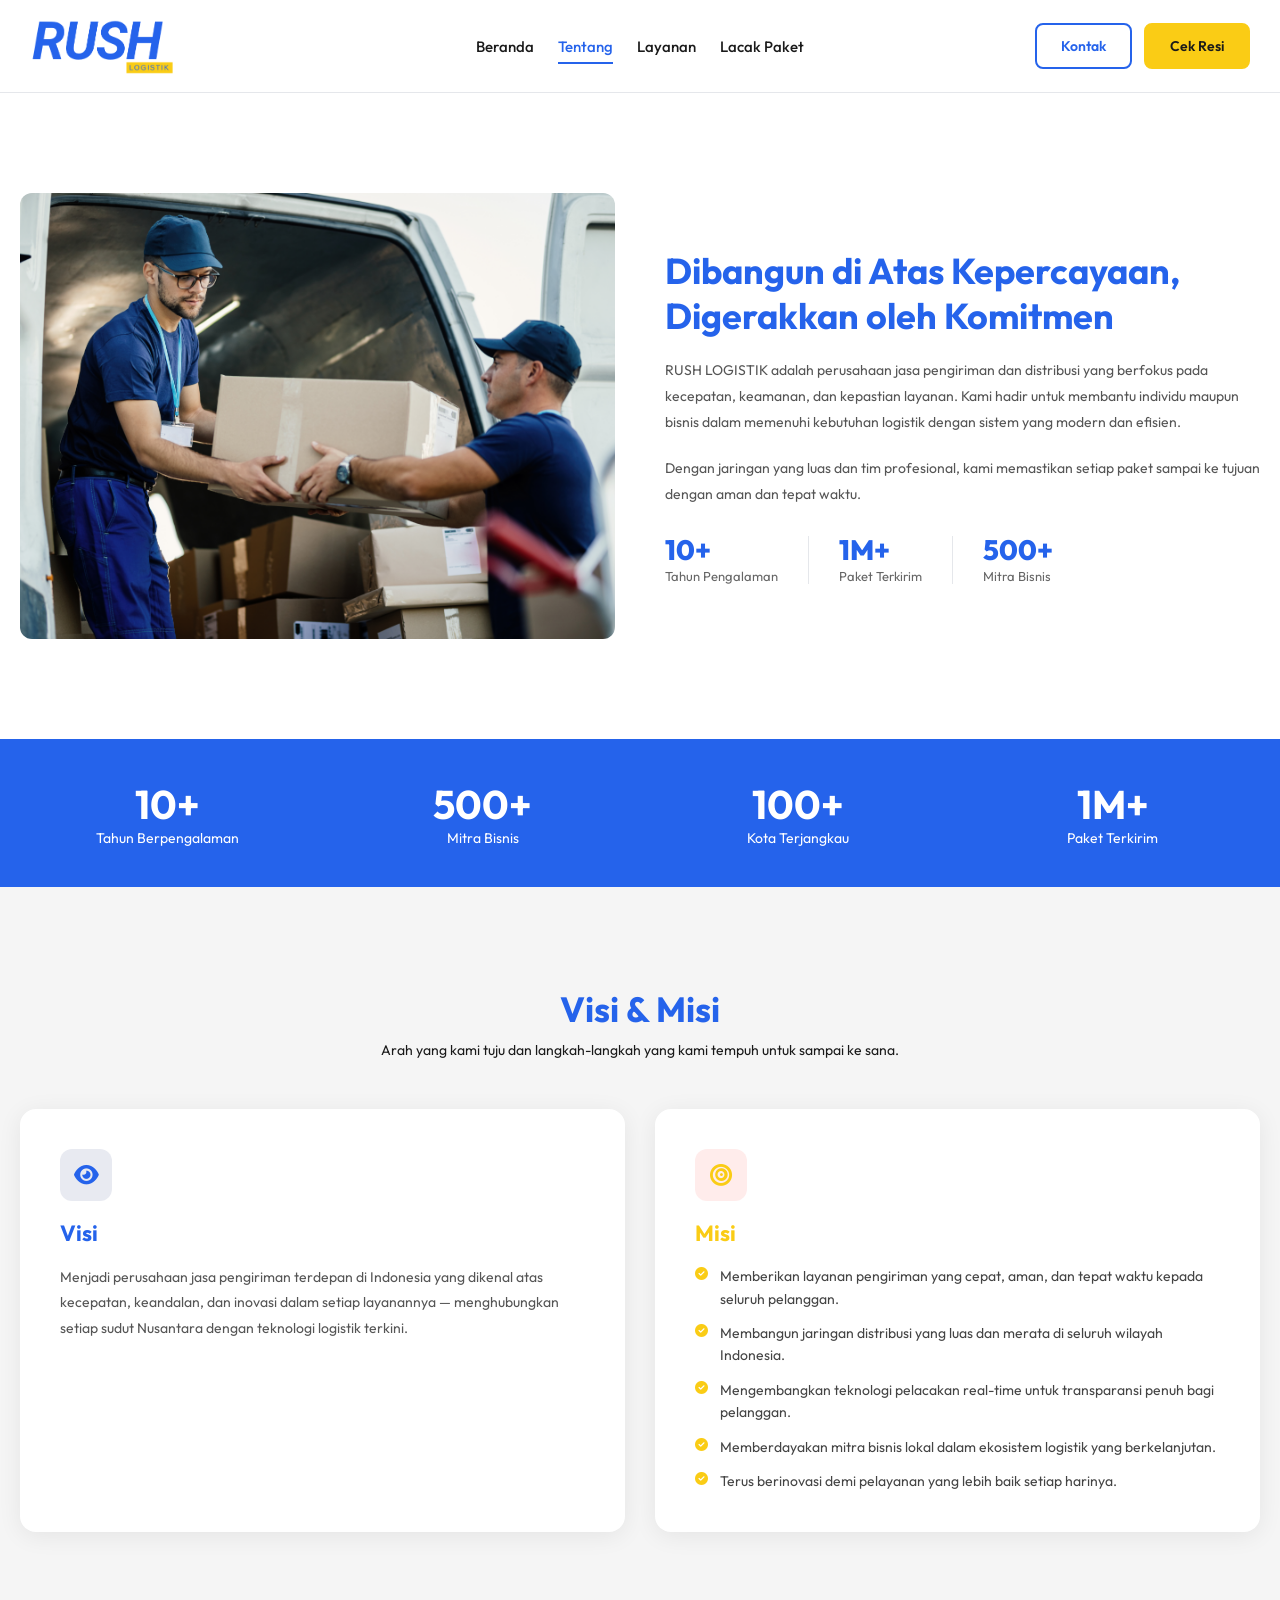
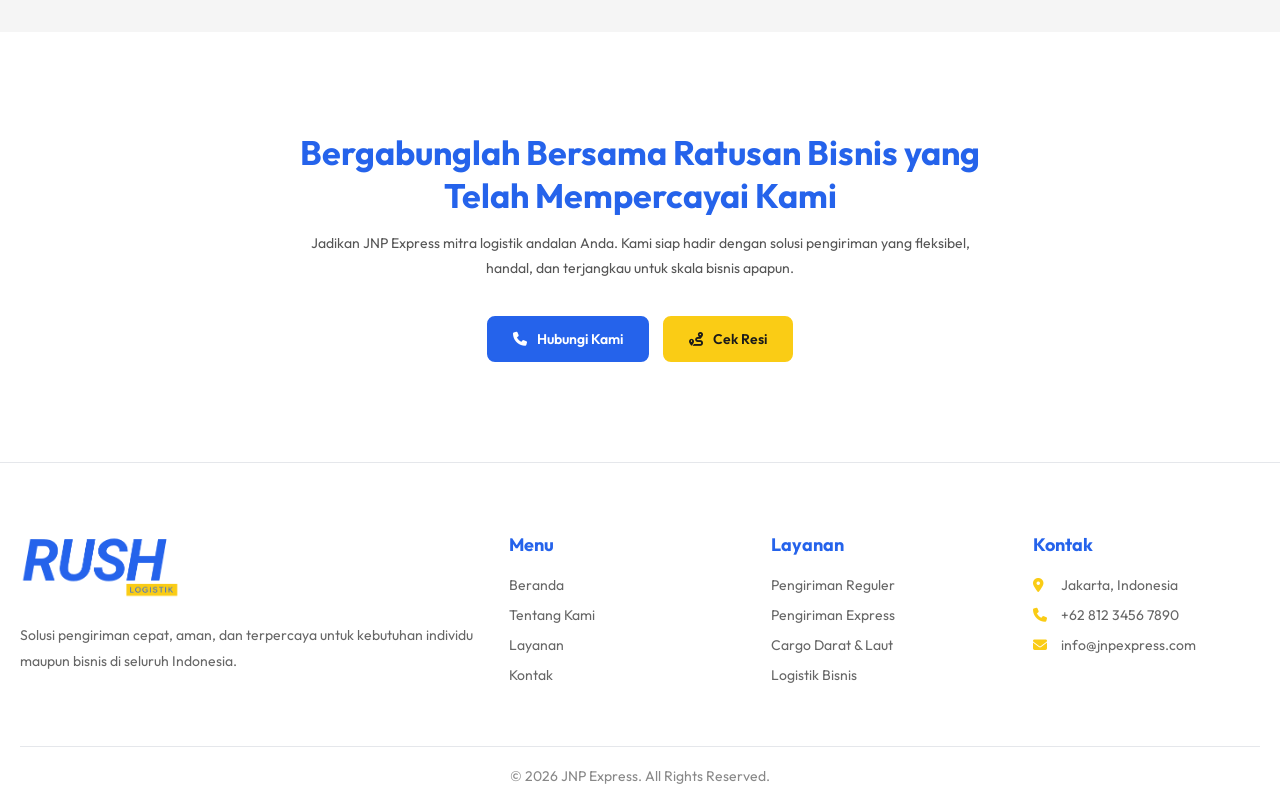
==== about.html @ 89da56f3 "initial commit" ====
<!DOCTYPE html>
<html lang="id">

<head>
    <meta charset="UTF-8">
    <meta name="viewport" content="width=device-width, initial-scale=1.0">
    <title>Tentang Kami — JNP Express</title>
    <!-- Base styles -->
    <link rel="stylesheet" href="css/style.css">
    <!-- About page specific styles -->
    <link rel="stylesheet" href="css/about.css">
    <!-- Fonts -->
    <link rel="preconnect" href="https://fonts.googleapis.com">
    <link rel="preconnect" href="https://fonts.gstatic.com" crossorigin>
    <link href="https://fonts.googleapis.com/css2?family=Outfit:wght@100..900&display=swap" rel="stylesheet">
    <!-- Icons -->
    <link rel="stylesheet" href="https://cdnjs.cloudflare.com/ajax/libs/font-awesome/6.7.2/css/all.min.css">
    <!-- AOS -->
    <link href="https://unpkg.com/aos@2.3.1/dist/aos.css" rel="stylesheet">
</head>

<body>

    <!-- ============ MOBILE NAV OVERLAY ============ -->
    <div class="mobile-nav" id="mobileNav">
        <div class="mobile-nav-panel">
            <button class="mobile-nav-close" id="mobileNavClose" aria-label="Tutup menu">
                <i class="fas fa-times"></i>
            </button>
            <nav class="mobile-nav-links">
                <a href="index.html">Beranda</a>
                <a href="about.html" class="active">Tentang</a>
                <a href="services.html">Layanan</a>
                <a href="tracking.html">Lacak Paket</a>

            </nav>
            <div class="mobile-nav-buttons">
                <a href="#kontak" class="btn-primary-trans">Kontak</a>
                <a href="tracking.html" class="btn-secondary">Cek Resi</a>
            </div>
        </div>
    </div>

    <!-- ============ HEADER ============ -->
    <header class="header">
        <div class="header-inner">
            <div class="logo">
                <a href="#">
                    <img src="images/logo.png" alt="JNP Express Logo">
                </a>
            </div>

            <nav class="nav-link">
                <a href="index.html">Beranda</a>
                <a href="about.html" class="active">Tentang</a>
                <a href="services.html">Layanan</a>
                <a href="tracking.html">Lacak Paket</a>

            </nav>

            <div class="buttons">
                <a href="#kontak" class="btn-primary-trans">Kontak</a>
                <a href="tracking.html" class="btn-secondary">Cek Resi</a>
            </div>

            <!-- Hamburger button -->
            <button class="mobile-toggle" id="mobileToggle" aria-label="Buka menu">
                <i class="fas fa-bars"></i>
            </button>
        </div>
    </header>

    <!-- ============ PAGE HERO ============
    <section class="page-hero">
        <div class="page-hero-content" data-aos="fade-up" data-aos-duration="800">
            <div class="breadcrumb">
                <a href="index.html">Beranda</a>
                <i class="fas fa-chevron-right"></i>
                <span>Tentang Kami</span>
            </div>
            <h1>Kami Hadir untuk Menghubungkan Indonesia</h1>
            <p>Lebih dari satu dekade kami melayani jutaan pengiriman dengan dedikasi penuh — dari Sabang sampai
                Merauke.</p>
        </div>
    </section> -->

    <!-- ============ INTRO / STORY ============ -->
    <section class="wrapper-white">
        <div class="about-intro" data-aos="fade-up">
            <div class="left">
                <img src="images/paket-diantar.jpg" alt="Tim JNP Express" class="img-main">
            </div>
            <div class="right">
                <h2>Dibangun di Atas Kepercayaan, Digerakkan oleh Komitmen</h2>
                <p>
                    RUSH LOGISTIK adalah perusahaan jasa pengiriman dan distribusi yang berfokus pada kecepatan,
                    keamanan, dan kepastian layanan. Kami hadir untuk membantu individu maupun bisnis dalam memenuhi
                    kebutuhan logistik dengan sistem yang modern dan efisien.
                </p>
                <p>
                    Dengan jaringan yang luas dan tim profesional, kami memastikan setiap paket sampai ke tujuan dengan
                    aman dan tepat waktu.
                <div class="highlight-row">
                    <div class="highlight-item">
                        <span class="num">10+</span>
                        <span class="desc">Tahun Pengalaman</span>
                    </div>
                    <div class="divider"></div>
                    <div class="highlight-item">
                        <span class="num">1M+</span>
                        <span class="desc">Paket Terkirim</span>
                    </div>
                    <div class="divider"></div>
                    <div class="highlight-item">
                        <span class="num">500+</span>
                        <span class="desc">Mitra Bisnis</span>
                    </div>
                </div>
            </div>
        </div>
    </section>

    <!-- ============ STATS ============ -->
    <section class="wrapper-blue">
        <div class="stats-section" data-aos="fade-up">
            <div class="stat-item">
                <h2>10+</h2>
                <p>Tahun Berpengalaman</p>
            </div>
            <div class="stat-item">
                <h2>500+</h2>
                <p>Mitra Bisnis</p>
            </div>
            <div class="stat-item">
                <h2>100+</h2>
                <p>Kota Terjangkau</p>
            </div>
            <div class="stat-item">
                <h2>1M+</h2>
                <p>Paket Terkirim</p>
            </div>
        </div>
    </section>

    <!-- ============ VISI & MISI ============ -->
    <section class="wrapper-gray">
        <div class="visi-misi-section" data-aos="fade-up">
            <div class="section-title">
                <h2>Visi &amp; Misi</h2>
                <p>Arah yang kami tuju dan langkah-langkah yang kami tempuh untuk sampai ke sana.</p>
            </div>
            <div class="visi-misi-grid">
                <!-- VISI -->
                <div class="visi-misi-card">
                    <div class="card-icon">
                        <i class="fas fa-eye"></i>
                    </div>
                    <h3>Visi</h3>
                    <p>
                        Menjadi perusahaan jasa pengiriman terdepan di Indonesia yang dikenal atas
                        kecepatan, keandalan, dan inovasi dalam setiap layanannya — menghubungkan
                        setiap sudut Nusantara dengan teknologi logistik terkini.
                    </p>
                </div>
                <!-- MISI -->
                <div class="visi-misi-card accent">
                    <div class="card-icon">
                        <i class="fas fa-bullseye"></i>
                    </div>
                    <h3>Misi</h3>
                    <ul>
                        <li>
                            <i class="fas fa-check-circle"></i>
                            Memberikan layanan pengiriman yang cepat, aman, dan tepat waktu kepada seluruh pelanggan.
                        </li>
                        <li>
                            <i class="fas fa-check-circle"></i>
                            Membangun jaringan distribusi yang luas dan merata di seluruh wilayah Indonesia.
                        </li>
                        <li>
                            <i class="fas fa-check-circle"></i>
                            Mengembangkan teknologi pelacakan real-time untuk transparansi penuh bagi pelanggan.
                        </li>
                        <li>
                            <i class="fas fa-check-circle"></i>
                            Memberdayakan mitra bisnis lokal dalam ekosistem logistik yang berkelanjutan.
                        </li>
                        <li>
                            <i class="fas fa-check-circle"></i>
                            Terus berinovasi demi pelayanan yang lebih baik setiap harinya.
                        </li>
                    </ul>
                </div>
            </div>
        </div>
    </section>

    <!-- ============ MILESTONES ============ -->
    <!-- <section class="wrapper-white">
        <div class="milestones-section" data-aos="fade-up">
            <div class="section-title">
                <h2>Perjalanan Kami</h2>
                <p>Pencapaian yang menjadi tonggak perjalanan JNP Express dari awal hingga hari ini.</p>
            </div>
            <div class="timeline">

                <div class="timeline-item">
                    <div class="timeline-content">
                        <span class="year-tag">2014</span>
                        <h4>JNP Express Didirikan</h4>
                        <p>Dimulai dengan 5 armada kendaraan dan satu kantor di Jakarta, kami memulai misi menghubungkan
                            Indonesia.</p>
                    </div>
                    <div class="timeline-dot">
                        <div class="dot">14</div>
                    </div>
                    <div class="timeline-empty"></div>
                </div>

                <div class="timeline-item">
                    <div class="timeline-empty"></div>
                    <div class="timeline-dot">
                        <div class="dot">16</div>
                    </div>
                    <div class="timeline-content">
                        <span class="year-tag">2016</span>
                        <h4>Ekspansi ke 20 Kota</h4>
                        <p>Membuka cabang di Jawa, Sumatera, dan Bali. Armada berkembang menjadi 50 kendaraan
                            operasional.</p>
                    </div>
                </div>

                <div class="timeline-item">
                    <div class="timeline-content">
                        <span class="year-tag">2018</span>
                        <h4>Sistem Tracking Real-Time</h4>
                        <p>Meluncurkan platform pelacakan digital pertama, memberikan transparansi penuh kepada
                            pelanggan.</p>
                    </div>
                    <div class="timeline-dot">
                        <div class="dot">18</div>
                    </div>
                    <div class="timeline-empty"></div>
                </div>

                <div class="timeline-item">
                    <div class="timeline-empty"></div>
                    <div class="timeline-dot">
                        <div class="dot">20</div>
                    </div>
                    <div class="timeline-content">
                        <span class="year-tag">2020</span>
                        <h4>100.000 Paket Terkirim</h4>
                        <p>Merayakan tonggak 100.000 paket berhasil dikirim. Layanan cargo laut resmi diluncurkan.</p>
                    </div>
                </div>

                <div class="timeline-item">
                    <div class="timeline-content">
                        <span class="year-tag">2022</span>
                        <h4>Ekspansi ke Seluruh Indonesia</h4>
                        <p>Menjangkau lebih dari 100 kota termasuk wilayah timur Indonesia — Papua, Maluku, dan Nusa
                            Tenggara.</p>
                    </div>
                    <div class="timeline-dot">
                        <div class="dot">22</div>
                    </div>
                    <div class="timeline-empty"></div>
                </div>

                <div class="timeline-item">
                    <div class="timeline-empty"></div>
                    <div class="timeline-dot">
                        <div class="dot">24</div>
                    </div>
                    <div class="timeline-content">
                        <span class="year-tag">2024</span>
                        <h4>1 Juta Paket &amp; 500+ Mitra</h4>
                        <p>Merayakan satu juta paket terkirim dan menggandeng lebih dari 500 mitra bisnis aktif di
                            seluruh Indonesia.</p>
                    </div>
                </div>

            </div>
        </div>
    </section> -->

    <!-- ============ CTA ============ -->
    <section class="wrapper-white">
        <div class="about-cta-section" data-aos="fade-up">
            <div class="text">
                <h2>Bergabunglah Bersama Ratusan Bisnis yang Telah Mempercayai Kami</h2>
                <p>Jadikan JNP Express mitra logistik andalan Anda. Kami siap hadir dengan solusi pengiriman
                    yang fleksibel, handal, dan terjangkau untuk skala bisnis apapun.</p>
            </div>
            <div class="buttons">
                <a href="#" class="btn-primary">
                    <i class="fas fa-phone" style="margin-right:10px;"></i> Hubungi Kami
                </a>
                <a href="#" class="btn-secondary">
                    <i class="fas fa-route" style="margin-right:10px;"></i> Cek Resi
                </a>
            </div>
        </div>
    </section>

    <!-- ============ FOOTER ============ -->
    <footer class="footer" id="kontak">
        <div class="footer-content">
            <div class="footer-col">
                <img src="images/logo.png" alt="JNP Express" class="footer-logo">
                <p>Solusi pengiriman cepat, aman, dan terpercaya untuk kebutuhan individu maupun bisnis di seluruh
                    Indonesia.</p>
            </div>

            <div class="footer-col">
                <h4>Menu</h4>
                <ul>
                    <li><a href="index.html">Beranda</a></li>
                    <li><a href="about.html">Tentang Kami</a></li>
                    <li><a href="#">Layanan</a></li>
                    <li><a href="#">Kontak</a></li>
                </ul>
            </div>

            <div class="footer-col">
                <h4>Layanan</h4>
                <ul>
                    <li><a href="#">Pengiriman Reguler</a></li>
                    <li><a href="#">Pengiriman Express</a></li>
                    <li><a href="#">Cargo Darat &amp; Laut</a></li>
                    <li><a href="#">Logistik Bisnis</a></li>
                </ul>
            </div>

            <div class="footer-col">
                <h4>Kontak</h4>
                <ul>
                    <li>
                        <i class="fas fa-location-dot"></i>
                        Jakarta, Indonesia
                    </li>
                    <li>
                        <i class="fas fa-phone"></i>
                        +62 812 3456 7890
                    </li>
                    <li>
                        <i class="fas fa-envelope"></i>
                        info@jnpexpress.com
                    </li>
                </ul>
            </div>
        </div>

        <div class="footer-bottom">
            <p>© 2026 JNP Express. All Rights Reserved.</p>
        </div>
    </footer>

    <!-- ============ SCRIPTS ============ -->
    <script src="https://unpkg.com/aos@2.3.1/dist/aos.js"></script>
    <script>
        // AOS Init
        AOS.init({
            duration: 900,
            once: true,
            offset: 60
        });

        // Mobile Nav
        const mobileToggle = document.getElementById('mobileToggle');
        const mobileNav = document.getElementById('mobileNav');
        const mobileNavClose = document.getElementById('mobileNavClose');

        function openNav() {
            mobileNav.style.display = 'block';
            document.body.style.overflow = 'hidden';
            requestAnimationFrame(() => {
                mobileNav.classList.add('open');
            });
        }

        function closeNav() {
            mobileNav.classList.remove('open');
            document.body.style.overflow = '';
            mobileNav.addEventListener('transitionend', () => {
                if (!mobileNav.classList.contains('open')) {
                    mobileNav.style.display = 'none';
                }
            }, { once: true });
        }

        mobileToggle.addEventListener('click', openNav);
        mobileNavClose.addEventListener('click', closeNav);

        mobileNav.addEventListener('click', (e) => {
            if (e.target === mobileNav) closeNav();
        });

        document.querySelectorAll('.mobile-nav-links a').forEach(link => {
            link.addEventListener('click', closeNav);
        });
    </script>

</body>

</html>
---- css/style.css ----
/* =============================================
   HOME CSS
   ============================================= */
html {
    scroll-behavior: smooth;
}

:root {
    --primary: #2563EB;
    --secondary: #FACC15;
    --dark: #1A1A1A;
    --light: #FFFFFF;
    --gray: #F5F5F5;
    --border: #E5E7EB;
}

* {
    margin: 0;
    padding: 0;
    box-sizing: border-box;
}

body {
    font-family: "Outfit", sans-serif;
    color: var(--dark);
    background: var(--light);
}

/* =============================================
   HEADER
   ============================================= */

.header {
    width: 100%;
    background: var(--light);
    z-index: 999;
    border-bottom: 1px solid var(--border);
    transition: all 0.3s ease;
    position: sticky;
    top: 0;
}

.header-inner {
    max-width: 1300px;
    margin: 0 auto;
    padding: 18px 24px;
    display: flex;
    align-items: center;
    justify-content: space-between;
    position: relative;
}

.logo img {
    height: 60px;
    width: auto;
    display: block;
}

.nav-link {
    position: absolute;
    left: 50%;
    transform: translateX(-50%);
    display: flex;
    align-items: center;
    gap: 35px;
}

.nav-link a {
    text-decoration: none;
    color: var(--dark);
    font-size: 15px;
    font-weight: 500;
    transition: all 0.3s ease;
    position: relative;
    white-space: nowrap;
}

.nav-link a::after {
    content: "";
    position: absolute;
    left: 0;
    bottom: -8px;
    width: 0;
    height: 2px;
    background: var(--primary);
    transition: 0.3s;
}

.nav-link a:hover,
.nav-link a.active {
    color: var(--primary);
}

.nav-link a:hover::after,
.nav-link a.active::after {
    width: 100%;
}

.buttons {
    display: flex;
    align-items: center;
    gap: 12px;
    flex-shrink: 0;
}

/* =============================================
   BUTTONS
   ============================================= */

.btn-primary {
    display: inline-flex;
    align-items: center;
    justify-content: center;
    padding: 12px 24px;
    background: var(--primary);
    border: 2px solid var(--primary);
    border-radius: 8px;
    text-decoration: none;
    color: var(--light);
    font-size: 14px;
    font-weight: 600;
    transition: all 0.3s ease;
    cursor: pointer;
    white-space: nowrap;
}

.btn-primary:hover {
    background: transparent;
    color: var(--primary);
}

.btn-primary-trans {
    display: inline-flex;
    align-items: center;
    justify-content: center;
    padding: 12px 24px;
    border: 2px solid var(--primary);
    border-radius: 8px;
    text-decoration: none;
    color: var(--primary);
    font-size: 14px;
    font-weight: 600;
    transition: all 0.3s ease;
    white-space: nowrap;
}

.btn-primary-trans:hover {
    background: var(--primary);
    color: var(--light);
}

.btn-secondary {
    display: inline-flex;
    align-items: center;
    justify-content: center;
    padding: 12px 24px;
    background: var(--secondary);
    border: 2px solid var(--secondary);
    border-radius: 8px;
    text-decoration: none;
    color: var(--dark);
    font-size: 14px;
    font-weight: 600;
    transition: all 0.3s ease;
    white-space: nowrap;
}

.btn-secondary:hover {
    color: var(--secondary);
    background: transparent;
    border-color: var(--secondary);
}

.btn-white {
    display: inline-flex;
    align-items: center;
    justify-content: center;
    padding: 12px 24px;
    background: transparent;
    border: 2px solid var(--light);
    border-radius: 8px;
    text-decoration: none;
    color: var(--light);
    font-size: 14px;
    font-weight: 600;
    transition: all 0.3s ease;
}

.btn-white:hover {
    color: var(--dark);
    background: var(--light);
}

/* =============================================
   MOBILE TOGGLE
   ============================================= */

.mobile-toggle {
    display: none;
    cursor: pointer;
    font-size: 28px;
    color: var(--primary);
    background: none;
    border: none;
    padding: 4px;
    z-index: 1001;
}

/* Mobile Nav Overlay */
.mobile-nav {
    display: none;
    position: fixed;
    top: 0;
    left: 0;
    width: 100%;
    height: 100%;
    background: rgba(0, 0, 0, 0.5);
    z-index: 1000;
    opacity: 0;
    transition: opacity 0.3s ease;
}

.mobile-nav.open {
    opacity: 1;
}

.mobile-nav-panel {
    position: absolute;
    top: 0;
    right: 0;
    width: 280px;
    height: 100%;
    background: var(--light);
    padding: 30px 24px;
    display: flex;
    flex-direction: column;
    gap: 0;
    transform: translateX(100%);
    transition: transform 0.3s ease;
    overflow-y: auto;
}

.mobile-nav.open .mobile-nav-panel {
    transform: translateX(0);
}

.mobile-nav-close {
    align-self: flex-end;
    background: none;
    border: none;
    font-size: 26px;
    color: var(--primary);
    cursor: pointer;
    margin-bottom: 30px;
}

.mobile-nav-links {
    display: flex;
    flex-direction: column;
    gap: 0;
    border-top: 1px solid var(--border);
}

.mobile-nav-links a {
    text-decoration: none;
    color: var(--dark);
    font-size: 16px;
    font-weight: 500;
    padding: 16px 0;
    border-bottom: 1px solid var(--border);
    transition: color 0.3s ease;
}

.mobile-nav-links a:hover,
.mobile-nav-links a.active {
    color: var(--primary);
}

.mobile-nav-buttons {
    display: flex;
    flex-direction: column;
    gap: 12px;
    margin-top: 30px;
}

.mobile-nav-buttons .btn-primary-trans,
.mobile-nav-buttons .btn-secondary {
    width: 100%;
    justify-content: center;
}

/* =============================================
   WRAPPERS
   ============================================= */

.wrapper-image {
    width: 100%;
    display: flex;
    justify-content: center;
    align-items: center;
    padding: 200px 20px;
    background-image:
        linear-gradient(rgba(0, 0, 0, 0.6), rgba(0, 0, 0, 0.6)),
        url('../images/hero-bg.jpg');
    background-size: cover;
    background-position: center;
    background-repeat: no-repeat;
}

.wrapper-white {
    background-color: var(--light);
    width: 100%;
    display: flex;
    justify-content: center;
    padding: 100px 20px;
}

.wrapper-gray {
    background-color: var(--gray);
    width: 100%;
    display: flex;
    justify-content: center;
    padding: 100px 20px;
}

.wrapper-blue {
    background-color: var(--primary);
    width: 100%;
    display: flex;
    justify-content: center;
    padding: 20px;
}

.wrapper-blue-1 {
    background-color: var(--primary);
    width: 100%;
    display: flex;
    justify-content: center;
    padding: 100px 20px;
}

/* =============================================
   HERO SECTION
   ============================================= */

.hero-section {
    display: flex;
    flex-direction: column;
    justify-content: center;
    align-items: center;
    width: 100%;
    max-width: 700px;
    gap: 30px;
    color: var(--light);
    text-align: center;
}

.hero-section h1 {
    font-size: 40px;
    text-align: center;
    line-height: 1.2;
}

.hero-section p {
    font-size: 14px;
    width: 500px;
    max-width: 100%;
}

/* =============================================
   STATS SECTION
   ============================================= */

.stats-section {
    width: 100%;
    display: grid;
    grid-template-columns: repeat(4, 1fr);
    gap: 30px;
    max-width: 1300px;
}

.stat-item {
    padding: 20px;
    border-radius: 8px;
    text-align: center;
    color: var(--light);
}

.stat-item h2 {
    font-size: 40px;
}

.stat-item p {
    font-size: 14px;
}

/* =============================================
   SECTION TITLE
   ============================================= */

.section-title {
    display: flex;
    flex-direction: column;
    justify-content: center;
    align-items: center;
    gap: 10px;
    text-align: center;
}

.section-title h2 {
    font-size: 35px;
    color: var(--primary);
}

.section-title p {
    font-size: 14px;
    color: var(--dark);
}

/* =============================================
   SERVICES SECTION
   ============================================= */

.services-section {
    display: flex;
    flex-direction: column;
    justify-content: center;
    align-items: center;
    width: 100%;
    max-width: 1300px;
    gap: 50px;
}

.services-section .item-grid {
    width: 100%;
    display: grid;
    grid-template-columns: repeat(2, 1fr);
    gap: 25px;
}

.services-section .item-grid .item {
    display: flex;
    flex-direction: row;
    gap: 30px;
    justify-content: start;
    align-items: center;
    background-color: #FFF;
    padding: 30px;
    box-shadow: 0 5px 20px rgba(0, 0, 0, 0.1);
    position: relative;
    overflow: hidden;
    border-radius: 8px;
    transition: transform 0.3s ease, box-shadow 0.3s ease;
}

.services-section .item-grid .item:hover {
    transform: translateY(-4px);
    box-shadow: 0 10px 30px rgba(0, 0, 0, 0.15);
}

.services-section .item-grid .service-icon {
    font-size: 36px;
    color: var(--primary);
    flex-shrink: 0;
    width: 70px;
    height: 70px;
    display: flex;
    align-items: center;
    justify-content: center;
    background-color: rgba(37, 99, 235, 0.08);
    border-radius: 12px;
}

.services-section .item-grid h3 {
    font-size: 18px;
    color: var(--primary);
    text-align: left;
    font-weight: 700;
    margin: 0;
}

.services-section .item-grid p {
    color: #555;
    font-size: 14px;
    text-align: left;
    margin-top: 6px;
    line-height: 1.6;
}

/* =============================================
   WHY SECTION
   ============================================= */

.why-section {
    display: flex;
    flex-direction: row;
    justify-content: center;
    align-items: center;
    width: 100%;
    max-width: 1300px;
    gap: 60px;
}

.why-section .left {
    flex: 1;
}

.why-section .left img {
    width: 100%;
    height: auto;
    object-fit: cover;
    border-radius: 12px;
}

.why-section .right {
    flex: 1;
    display: flex;
    flex-direction: column;
    justify-content: center;
    align-items: start;
    gap: 20px;
}

.why-section .right h2 {
    font-size: 35px;
    color: var(--primary);
    line-height: 1.2;
}

.why-section .right p {
    font-size: 14px;
    line-height: 1.7;
    color: #555;
    max-width: 420px;
}

.why-list {
    display: flex;
    flex-direction: column;
    gap: 20px;
    width: 100%;
}

.why-item {
    display: flex;
    align-items: center;
    gap: 15px;
    font-size: 15px;
    font-weight: 500;
}

.why-item i {
    width: 36px;
    height: 36px;
    background: var(--secondary);
    color: #fff;
    border-radius: 50%;
    display: flex;
    align-items: center;
    justify-content: center;
    flex-shrink: 0;
    font-size: 14px;
}

/* =============================================
   CTA SECTION
   ============================================= */

.cta-section {
    display: flex;
    flex-direction: column;
    justify-content: center;
    align-items: center;
    width: 100%;
    max-width: 700px;
    gap: 40px;
    text-align: center;
}

.cta-section .text {
    display: flex;
    flex-direction: column;
    gap: 16px;
    justify-content: center;
    align-items: center;
    text-align: center;
}

.cta-section .text h1 {
    font-size: 35px;
    color: var(--primary);
    line-height: 1.2;
}

.cta-section .text p {
    font-size: 14px;
    line-height: 1.7;
    color: #555;
}

.cta-section .buttons {
    flex-wrap: wrap;
    justify-content: center;
}

/* =============================================
   FOOTER
   ============================================= */

.footer {
    background: var(--light);
    color: var(--dark);
    padding: 70px 20px 20px;
    border-top: 1px solid var(--border);
}

.footer-content {
    max-width: 1300px;
    margin: 0 auto;
    display: grid;
    grid-template-columns: 2fr 1fr 1fr 1fr;
    gap: 50px;
}

.footer-logo {
    width: 160px;
    height: auto;
    margin-bottom: 20px;
}

.footer-col p {
    font-size: 14px;
    line-height: 1.8;
    color: #666;
}

.footer-col h4 {
    margin-bottom: 20px;
    font-size: 18px;
    color: var(--primary);
}

.footer-col ul {
    list-style: none;
}

.footer-col ul li {
    margin-bottom: 12px;
    font-size: 14px;
    color: #666;
    display: flex;
    align-items: flex-start;
    gap: 8px;
}

.footer-col ul li a {
    color: #666;
    text-decoration: none;
    transition: .3s;
}

.footer-col ul li a:hover {
    color: var(--primary);
}

.footer-col ul li i {
    width: 20px;
    color: var(--secondary);
    flex-shrink: 0;
    margin-top: 2px;
}

.footer-bottom {
    max-width: 1300px;
    margin: 50px auto 0;
    padding-top: 20px;
    border-top: 1px solid var(--border);
    text-align: center;
}

.footer-bottom p {
    font-size: 14px;
    color: #888;
}

/* =============================================
   ABOUT SECTION
   ============================================= */

.about-section {
    display: flex;
    flex-direction: row;
    justify-content: center;
    align-items: center;
    width: 100%;
    max-width: 1300px;
    gap: 50px;
    color: var(--dark);
    text-align: center;
}

/* =============================================
   RESPONSIVE BREAKPOINTS
   ============================================= */

/* ---- LARGE DESKTOP: max 1300px ---- */
@media (max-width: 1300px) {
    .header-inner {
        padding: 16px 30px;
    }

    .nav-link {
        gap: 24px;
    }

    .stats-section {
        gap: 20px;
    }

    .footer-content {
        gap: 35px;
    }
}

/* ---- TABLET LANDSCAPE: max 1100px ---- */
@media (max-width: 1100px) {
    .nav-link {
        gap: 18px;
    }

    .nav-link a {
        font-size: 14px;
    }

    .buttons .btn-primary-trans,
    .buttons .btn-secondary {
        padding: 10px 16px;
        font-size: 13px;
    }

    .why-section {
        gap: 40px;
    }

    .footer-content {
        grid-template-columns: 1fr 1fr;
        gap: 40px;
    }
}

/* ---- TABLET PORTRAIT: max 900px ---- */
@media (max-width: 900px) {

    /* Header: hide desktop nav, show hamburger */
    .nav-link {
        display: none;
    }

    .header .buttons {
        display: none;
    }

    .mobile-toggle {
        display: block;
    }

    /* Hero */
    .wrapper-image {
        padding: 140px 24px;
    }

    .hero-section h1 {
        font-size: 32px;
    }

    .hero-section p {
        width: 100%;
        font-size: 14px;
    }

    /* Stats: 2 columns */
    .stats-section {
        grid-template-columns: repeat(2, 1fr);
        gap: 20px;
        padding: 10px 0;
    }

    .wrapper-blue {
        padding: 30px 24px;
    }

    /* Services: 1 column */
    .services-section .item-grid {
        grid-template-columns: 1fr;
    }

    /* Why */
    .why-section {
        flex-direction: column;
        gap: 40px;
    }

    .why-section .left {
        width: 100%;
    }

    .why-section .right {
        width: 100%;
    }

    .why-section .right h2 {
        font-size: 28px;
    }

    .why-section .right p {
        max-width: 100%;
    }

    /* Wrapper padding */
    .wrapper-white,
    .wrapper-gray {
        padding: 70px 24px;
    }

    /* CTA */
    .cta-section .text h1 {
        font-size: 28px;
    }

    /* Footer */
    .footer-content {
        grid-template-columns: 1fr 1fr;
        gap: 36px;
    }

    .footer {
        padding: 50px 24px 20px;
    }

    /* Section titles */
    .section-title h2 {
        font-size: 28px;
    }
}

/* ---- MOBILE LARGE: max 600px ---- */
@media (max-width: 600px) {

    /* Logo */
    .logo img {
        height: 46px;
    }

    /* Hero */
    .wrapper-image {
        padding: 100px 20px;
    }

    .hero-section {
        gap: 20px;
    }

    .hero-section h1 {
        font-size: 26px;
        line-height: 1.3;
    }

    .hero-section p {
        font-size: 13px;
        width: 100%;
    }

    /* Stats */
    .stats-section {
        grid-template-columns: repeat(2, 1fr);
        gap: 16px;
    }

    .stat-item h2 {
        font-size: 30px;
    }

    .stat-item p {
        font-size: 13px;
    }

    /* Wrapper padding */
    .wrapper-white,
    .wrapper-gray {
        padding: 60px 16px;
    }

    /* Section title */
    .section-title h2 {
        font-size: 24px;
    }

    .section-title p {
        font-size: 13px;
        text-align: center;
    }

    /* Services */
    .services-section {
        gap: 35px;
    }

    .services-section .item-grid {
        gap: 16px;
    }

    .services-section .item-grid .item {
        flex-direction: column;
        align-items: flex-start;
        gap: 16px;
        padding: 24px;
    }

    .services-section .item-grid .service-icon {
        font-size: 28px;
        width: 56px;
        height: 56px;
    }

    .services-section .item-grid h3 {
        font-size: 17px;
    }

    /* Why */
    .why-section .right h2 {
        font-size: 24px;
    }

    .why-item {
        font-size: 14px;
    }

    /* CTA */
    .cta-section {
        gap: 30px;
    }

    .cta-section .text h1 {
        font-size: 24px;
    }

    .cta-section .buttons {
        flex-direction: column;
        width: 100%;
        align-items: stretch;
    }

    .cta-section .buttons a {
        width: 100%;
        justify-content: center;
    }

    /* Footer */
    .footer-content {
        grid-template-columns: 1fr;
        gap: 30px;
    }

    .footer {
        padding: 40px 16px 16px;
    }

    .footer-logo {
        width: 140px;
    }

    .footer-col h4 {
        font-size: 16px;
        margin-bottom: 14px;
    }

    .footer-bottom {
        margin-top: 30px;
    }

    /* Buttons */
    .btn-primary,
    .btn-secondary,
    .btn-white,
    .btn-primary-trans {
        padding: 12px 20px;
        font-size: 13px;
    }
}

/* ---- MOBILE SMALL: max 400px ---- */
@media (max-width: 400px) {
    .hero-section h1 {
        font-size: 22px;
    }

    .header-inner {
        padding: 14px 16px;
    }

    .logo img {
        height: 40px;
    }

    .stats-section {
        grid-template-columns: 1fr 1fr;
        gap: 10px;
    }

    .stat-item h2 {
        font-size: 26px;
    }

    .section-title h2 {
        font-size: 22px;
    }

    .cta-section .text h1 {
        font-size: 20px;
    }

    .why-section .right h2 {
        font-size: 22px;
    }
}
---- css/about.css ----
/* =============================================
   JNP EXPRESS - ABOUT PAGE STYLESHEET
   Extends style.css — import style.css first
   ============================================= */

/* =============================================
   PAGE HERO (Banner Tentang)
   ============================================= */

.page-hero {
    width: 100%;
    display: flex;
    justify-content: center;
    align-items: center;
    padding: 100px 24px;
    background-image:
        linear-gradient(135deg, rgba(30, 51, 120, 0.92) 0%, rgba(30, 51, 120, 0.75) 100%),
        url('../images/hero-bg.jpg');
    background-size: cover;
    background-position: center;
    background-repeat: no-repeat;
    position: relative;
    overflow: hidden;
}

/* Decorative diagonal stripe */
.page-hero::after {
    content: '';
    position: absolute;
    bottom: -2px;
    left: 0;
    width: 100%;
    height: 60px;
    background: var(--light);
    clip-path: polygon(0 60%, 100% 0, 100% 100%, 0 100%);
}

.page-hero-content {
    display: flex;
    flex-direction: column;
    align-items: flex-start;
    gap: 14px;
    width: 100%;
    max-width: 1300px;
    color: var(--light);
}

.page-hero-content .breadcrumb {
    display: flex;
    align-items: center;
    gap: 8px;
    font-size: 13px;
    font-weight: 500;
    opacity: 0.8;
}

.page-hero-content .breadcrumb a {
    color: var(--light);
    text-decoration: none;
    transition: opacity 0.2s;
}

.page-hero-content .breadcrumb a:hover {
    opacity: 1;
}

.page-hero-content .breadcrumb i {
    font-size: 10px;
    opacity: 0.6;
}

.page-hero-content h1 {
    font-size: 44px;
    font-weight: 700;
    line-height: 1.15;
    max-width: 600px;
}

.page-hero-content p {
    font-size: 15px;
    line-height: 1.7;
    opacity: 0.85;
    max-width: 500px;
}

/* =============================================
   INTRO / STORY SECTION
   ============================================= */

.about-intro {
    display: flex;
    flex-direction: row;
    align-items: center;
    gap: 70px;
    width: 100%;
    max-width: 1300px;
}

.about-intro .left {
    flex: 1;
    position: relative;
}

.about-intro .left .img-main {
    width: 100%;
    border-radius: 12px;
    object-fit: cover;
    display: block;
    aspect-ratio: 4/3;
}

/* Floating badge on image */
.about-intro .left .badge-founded {
    position: absolute;
    bottom: -20px;
    right: -20px;
    background: var(--secondary);
    color: var(--light);
    border-radius: 12px;
    padding: 20px 24px;
    text-align: center;
    box-shadow: 0 8px 30px rgba(255, 75, 58, 0.35);
}

.about-intro .left .badge-founded .year {
    font-size: 36px;
    font-weight: 800;
    line-height: 1;
}

.about-intro .left .badge-founded .label {
    font-size: 12px;
    font-weight: 500;
    margin-top: 4px;
    opacity: 0.9;
}

.about-intro .right {
    flex: 1;
    display: flex;
    flex-direction: column;
    gap: 20px;
}

.about-intro .right .tag {
    display: inline-flex;
    align-items: center;
    gap: 8px;
    background: rgba(30, 51, 120, 0.08);
    color: var(--primary);
    font-size: 13px;
    font-weight: 600;
    padding: 6px 14px;
    border-radius: 100px;
    width: fit-content;
    letter-spacing: 0.5px;
    text-transform: uppercase;
}

.about-intro .right h2 {
    font-size: 36px;
    color: var(--primary);
    line-height: 1.25;
    font-weight: 700;
}

.about-intro .right p {
    font-size: 14px;
    line-height: 1.85;
    color: #555;
}

.about-intro .right .highlight-row {
    display: flex;
    gap: 30px;
    margin-top: 8px;
}

.about-intro .right .highlight-item {
    display: flex;
    flex-direction: column;
    gap: 4px;
}

.about-intro .right .highlight-item .num {
    font-size: 28px;
    font-weight: 800;
    color: var(--primary);
    line-height: 1;
}

.about-intro .right .highlight-item .desc {
    font-size: 13px;
    color: #666;
}

.about-intro .right .divider {
    width: 1px;
    background: var(--border);
    align-self: stretch;
}

/* =============================================
   VISION & MISSION
   ============================================= */

.visi-misi-section {
    display: flex;
    flex-direction: column;
    align-items: center;
    gap: 50px;
    width: 100%;
    max-width: 1300px;
}

.visi-misi-grid {
    display: grid;
    grid-template-columns: 1fr 1fr;
    gap: 30px;
    width: 100%;
}

.visi-misi-card {
    background: var(--light);
    border-radius: 16px;
    padding: 40px;
    box-shadow: 0 4px 24px rgba(0, 0, 0, 0.07);
    display: flex;
    flex-direction: column;
    gap: 18px;
    transition: transform 0.3s ease, box-shadow 0.3s ease;
}

.visi-misi-card:hover {
    transform: translateY(-4px);
    box-shadow: 0 10px 36px rgba(0, 0, 0, 0.12);
}

.visi-misi-card.accent {
    border-top-color: var(--secondary);
}

.visi-misi-card .card-icon {
    width: 52px;
    height: 52px;
    border-radius: 12px;
    background: rgba(30, 51, 120, 0.1);
    display: flex;
    align-items: center;
    justify-content: center;
    font-size: 22px;
    color: var(--primary);
}

.visi-misi-card.accent .card-icon {
    background: rgba(255, 75, 58, 0.1);
    color: var(--secondary);
}

.visi-misi-card h3 {
    font-size: 22px;
    color: var(--primary);
    font-weight: 700;
}

.visi-misi-card.accent h3 {
    color: var(--secondary);
}

.visi-misi-card p {
    font-size: 14px;
    line-height: 1.8;
    color: #555;
}

.visi-misi-card ul {
    list-style: none;
    display: flex;
    flex-direction: column;
    gap: 12px;
    padding: 0;
}

.visi-misi-card ul li {
    display: flex;
    align-items: flex-start;
    gap: 12px;
    font-size: 14px;
    color: #444;
    line-height: 1.6;
}

.visi-misi-card ul li i {
    color: var(--secondary);
    margin-top: 2px;
    flex-shrink: 0;
    font-size: 13px;
}

/* =============================================
   VALUES / CORE SECTION
   ============================================= */

.values-section {
    display: flex;
    flex-direction: column;
    align-items: center;
    gap: 50px;
    width: 100%;
    max-width: 1300px;
}

.values-grid {
    display: grid;
    grid-template-columns: repeat(3, 1fr);
    gap: 24px;
    width: 100%;
}

.value-card {
    background: var(--light);
    border-radius: 14px;
    padding: 36px 28px;
    display: flex;
    flex-direction: column;
    gap: 14px;
    position: relative;
    overflow: hidden;
    transition: transform 0.3s ease, box-shadow 0.3s ease;
    box-shadow: 0 2px 16px rgba(0, 0, 0, 0.06);
}

.value-card::before {
    content: '';
    position: absolute;
    top: 0;
    left: 0;
    width: 100%;
    height: 3px;
    background: linear-gradient(90deg, var(--primary), var(--secondary));
    opacity: 0;
    transition: opacity 0.3s ease;
}

.value-card:hover {
    transform: translateY(-5px);
    box-shadow: 0 12px 32px rgba(0, 0, 0, 0.12);
}

.value-card:hover::before {
    opacity: 1;
}

.value-card .icon-wrap {
    width: 56px;
    height: 56px;
    border-radius: 14px;
    background: rgba(30, 51, 120, 0.08);
    display: flex;
    align-items: center;
    justify-content: center;
    font-size: 24px;
    color: var(--primary);
    transition: background 0.3s ease;
}

.value-card:hover .icon-wrap {
    background: var(--primary);
    color: var(--light);
}

.value-card h4 {
    font-size: 17px;
    font-weight: 700;
    color: var(--primary);
}

.value-card p {
    font-size: 13.5px;
    color: #666;
    line-height: 1.75;
}

/* =============================================
   TEAM SECTION
   ============================================= */

.team-section {
    display: flex;
    flex-direction: column;
    align-items: center;
    gap: 50px;
    width: 100%;
    max-width: 1300px;
}

.team-grid {
    display: grid;
    grid-template-columns: repeat(4, 1fr);
    gap: 24px;
    width: 100%;
}

.team-card {
    background: var(--light);
    border-radius: 14px;
    overflow: hidden;
    box-shadow: 0 2px 16px rgba(0, 0, 0, 0.07);
    transition: transform 0.3s ease, box-shadow 0.3s ease;
    text-align: center;
}

.team-card:hover {
    transform: translateY(-6px);
    box-shadow: 0 14px 36px rgba(0, 0, 0, 0.13);
}

.team-card .avatar {
    width: 100%;
    aspect-ratio: 1;
    object-fit: cover;
    display: block;
    background: linear-gradient(135deg, #e0e7ff, #c7d2fe);
}

/* Placeholder avatar when no image */
.team-card .avatar-placeholder {
    width: 100%;
    aspect-ratio: 1;
    background: linear-gradient(135deg, rgba(30, 51, 120, 0.12), rgba(30, 51, 120, 0.06));
    display: flex;
    align-items: center;
    justify-content: center;
    font-size: 56px;
    color: rgba(30, 51, 120, 0.25);
}

.team-card .team-info {
    padding: 20px 16px 24px;
}

.team-card .team-info h4 {
    font-size: 16px;
    font-weight: 700;
    color: var(--primary);
    margin-bottom: 4px;
}

.team-card .team-info .role {
    font-size: 13px;
    color: var(--secondary);
    font-weight: 500;
    margin-bottom: 10px;
}

.team-card .team-info p {
    font-size: 13px;
    color: #777;
    line-height: 1.6;
}

/* =============================================
   TIMELINE / MILESTONES
   ============================================= */

.milestones-section {
    display: flex;
    flex-direction: column;
    align-items: center;
    gap: 50px;
    width: 100%;
    max-width: 900px;
}

.timeline {
    width: 100%;
    display: flex;
    flex-direction: column;
    gap: 0;
    position: relative;
}

/* Center vertical line */
.timeline::before {
    content: '';
    position: absolute;
    left: 50%;
    top: 0;
    bottom: 0;
    width: 2px;
    background: var(--border);
    transform: translateX(-50%);
}

.timeline-item {
    display: grid;
    grid-template-columns: 1fr 60px 1fr;
    gap: 0;
    align-items: start;
    margin-bottom: 48px;
}

.timeline-item:last-child {
    margin-bottom: 0;
}

/* Alternating: odd items → content left, even → content right */
.timeline-item:nth-child(odd) .timeline-content {
    grid-column: 1;
    text-align: right;
    padding-right: 30px;
}

.timeline-item:nth-child(odd) .timeline-empty {
    grid-column: 3;
}

.timeline-item:nth-child(even) .timeline-content {
    grid-column: 3;
    text-align: left;
    padding-left: 30px;
}

.timeline-item:nth-child(even) .timeline-empty {
    grid-column: 1;
}

.timeline-dot {
    grid-column: 2;
    display: flex;
    flex-direction: column;
    align-items: center;
    padding-top: 4px;
    position: relative;
    z-index: 1;
}

.timeline-dot .dot {
    width: 46px;
    height: 46px;
    border-radius: 50%;
    background: var(--primary);
    color: var(--light);
    display: flex;
    align-items: center;
    justify-content: center;
    font-size: 12px;
    font-weight: 800;
    border: 3px solid var(--light);
    box-shadow: 0 0 0 2px var(--primary);
    flex-shrink: 0;
}

.timeline-content .year-tag {
    display: inline-block;
    font-size: 12px;
    font-weight: 700;
    color: var(--secondary);
    text-transform: uppercase;
    letter-spacing: 0.5px;
    margin-bottom: 6px;
}

.timeline-content h4 {
    font-size: 16px;
    font-weight: 700;
    color: var(--primary);
    margin-bottom: 6px;
    line-height: 1.3;
}

.timeline-content p {
    font-size: 13.5px;
    color: #666;
    line-height: 1.65;
}

/* =============================================
   CTA SECTION (reused from index, override color)
   ============================================= */

.about-cta-section {
    display: flex;
    flex-direction: column;
    justify-content: center;
    align-items: center;
    width: 100%;
    max-width: 700px;
    gap: 36px;
    text-align: center;
}

.about-cta-section .text h2 {
    font-size: 34px;
    color: var(--primary);
    line-height: 1.25;
    font-weight: 700;
    margin-bottom: 14px;
}

.about-cta-section .text p {
    font-size: 14px;
    line-height: 1.75;
    color: #555;
}

.about-cta-section .buttons {
    display: flex;
    gap: 14px;
    flex-wrap: wrap;
    justify-content: center;
}

/* =============================================
   RESPONSIVE — ABOUT PAGE SPECIFIC
   ============================================= */

/* ---- LARGE DESKTOP: max 1300px ---- */
@media (max-width: 1300px) {
    .about-intro {
        gap: 50px;
    }

    .team-grid {
        grid-template-columns: repeat(3, 1fr);
    }
}

/* ---- TABLET LANDSCAPE: max 1100px ---- */
@media (max-width: 1100px) {
    .page-hero-content h1 {
        font-size: 36px;
    }

    .about-intro {
        gap: 40px;
    }

    .about-intro .right h2 {
        font-size: 30px;
    }

    .values-grid {
        grid-template-columns: repeat(2, 1fr);
    }

    .team-grid {
        grid-template-columns: repeat(2, 1fr);
    }
}

/* ---- TABLET PORTRAIT: max 900px ---- */
@media (max-width: 900px) {
    .page-hero {
        padding: 80px 24px 100px;
    }

    .page-hero-content h1 {
        font-size: 30px;
    }

    .page-hero-content p {
        font-size: 14px;
    }

    /* Intro: stack vertically */
    .about-intro {
        flex-direction: column;
        gap: 60px;
    }

    .about-intro .left {
        width: 100%;
    }

    .about-intro .left .badge-founded {
        right: 20px;
        bottom: -16px;
    }

    .about-intro .right {
        width: 100%;
        padding-top: 10px;
    }

    .about-intro .right h2 {
        font-size: 28px;
    }

    /* Vision & Mission: stack */
    .visi-misi-grid {
        grid-template-columns: 1fr;
        gap: 20px;
    }

    /* Values: 2 columns */
    .values-grid {
        grid-template-columns: repeat(2, 1fr);
    }

    /* Team: 2 columns */
    .team-grid {
        grid-template-columns: repeat(2, 1fr);
    }

    /* Timeline: collapse to single column */
    .timeline::before {
        left: 22px;
        transform: none;
    }

    .timeline-item {
        grid-template-columns: 46px 1fr;
        grid-template-rows: auto;
    }

    .timeline-item:nth-child(odd) .timeline-content,
    .timeline-item:nth-child(even) .timeline-content {
        grid-column: 2;
        grid-row: 1;
        text-align: left;
        padding-left: 20px;
        padding-right: 0;
    }

    .timeline-dot {
        grid-column: 1;
        grid-row: 1;
    }

    .timeline-item:nth-child(odd) .timeline-empty,
    .timeline-item:nth-child(even) .timeline-empty {
        display: none;
    }

    /* CTA */
    .about-cta-section .text h2 {
        font-size: 26px;
    }
}

/* ---- MOBILE LARGE: max 600px ---- */
@media (max-width: 600px) {
    .page-hero {
        padding: 60px 16px 90px;
    }

    .page-hero-content h1 {
        font-size: 24px;
    }

    .page-hero-content p {
        font-size: 13px;
    }

    .about-intro .right h2 {
        font-size: 22px;
    }

    .about-intro .right .highlight-row {
        gap: 20px;
        flex-wrap: wrap;
    }

    .about-intro .right .highlight-item .num {
        font-size: 24px;
    }

    .visi-misi-card {
        padding: 28px 22px;
    }

    .visi-misi-card h3 {
        font-size: 19px;
    }

    /* Values: 1 column */
    .values-grid {
        grid-template-columns: 1fr;
    }

    /* Team: 2 columns still */
    .team-grid {
        grid-template-columns: repeat(2, 1fr);
        gap: 16px;
    }

    .team-card .team-info h4 {
        font-size: 14px;
    }

    .team-card .team-info .role {
        font-size: 12px;
    }

    /* Milestones */
    .milestones-section {
        gap: 36px;
    }

    .timeline-dot .dot {
        width: 38px;
        height: 38px;
        font-size: 10px;
    }

    .timeline::before {
        left: 18px;
    }

    .timeline-item {
        grid-template-columns: 38px 1fr;
        margin-bottom: 36px;
    }

    .timeline-item:nth-child(odd) .timeline-content,
    .timeline-item:nth-child(even) .timeline-content {
        padding-left: 16px;
    }

    .timeline-content h4 {
        font-size: 15px;
    }

    /* CTA */
    .about-cta-section .text h2 {
        font-size: 22px;
    }

    .about-cta-section .buttons {
        flex-direction: column;
        width: 100%;
    }

    .about-cta-section .buttons a {
        width: 100%;
        justify-content: center;
    }
}

/* ---- MOBILE SMALL: max 400px ---- */
@media (max-width: 400px) {
    .page-hero-content h1 {
        font-size: 20px;
    }

    /* Team: 1 column */
    .team-grid {
        grid-template-columns: 1fr;
        max-width: 280px;
        margin: 0 auto;
    }

    .about-cta-section .text h2 {
        font-size: 20px;
    }
}
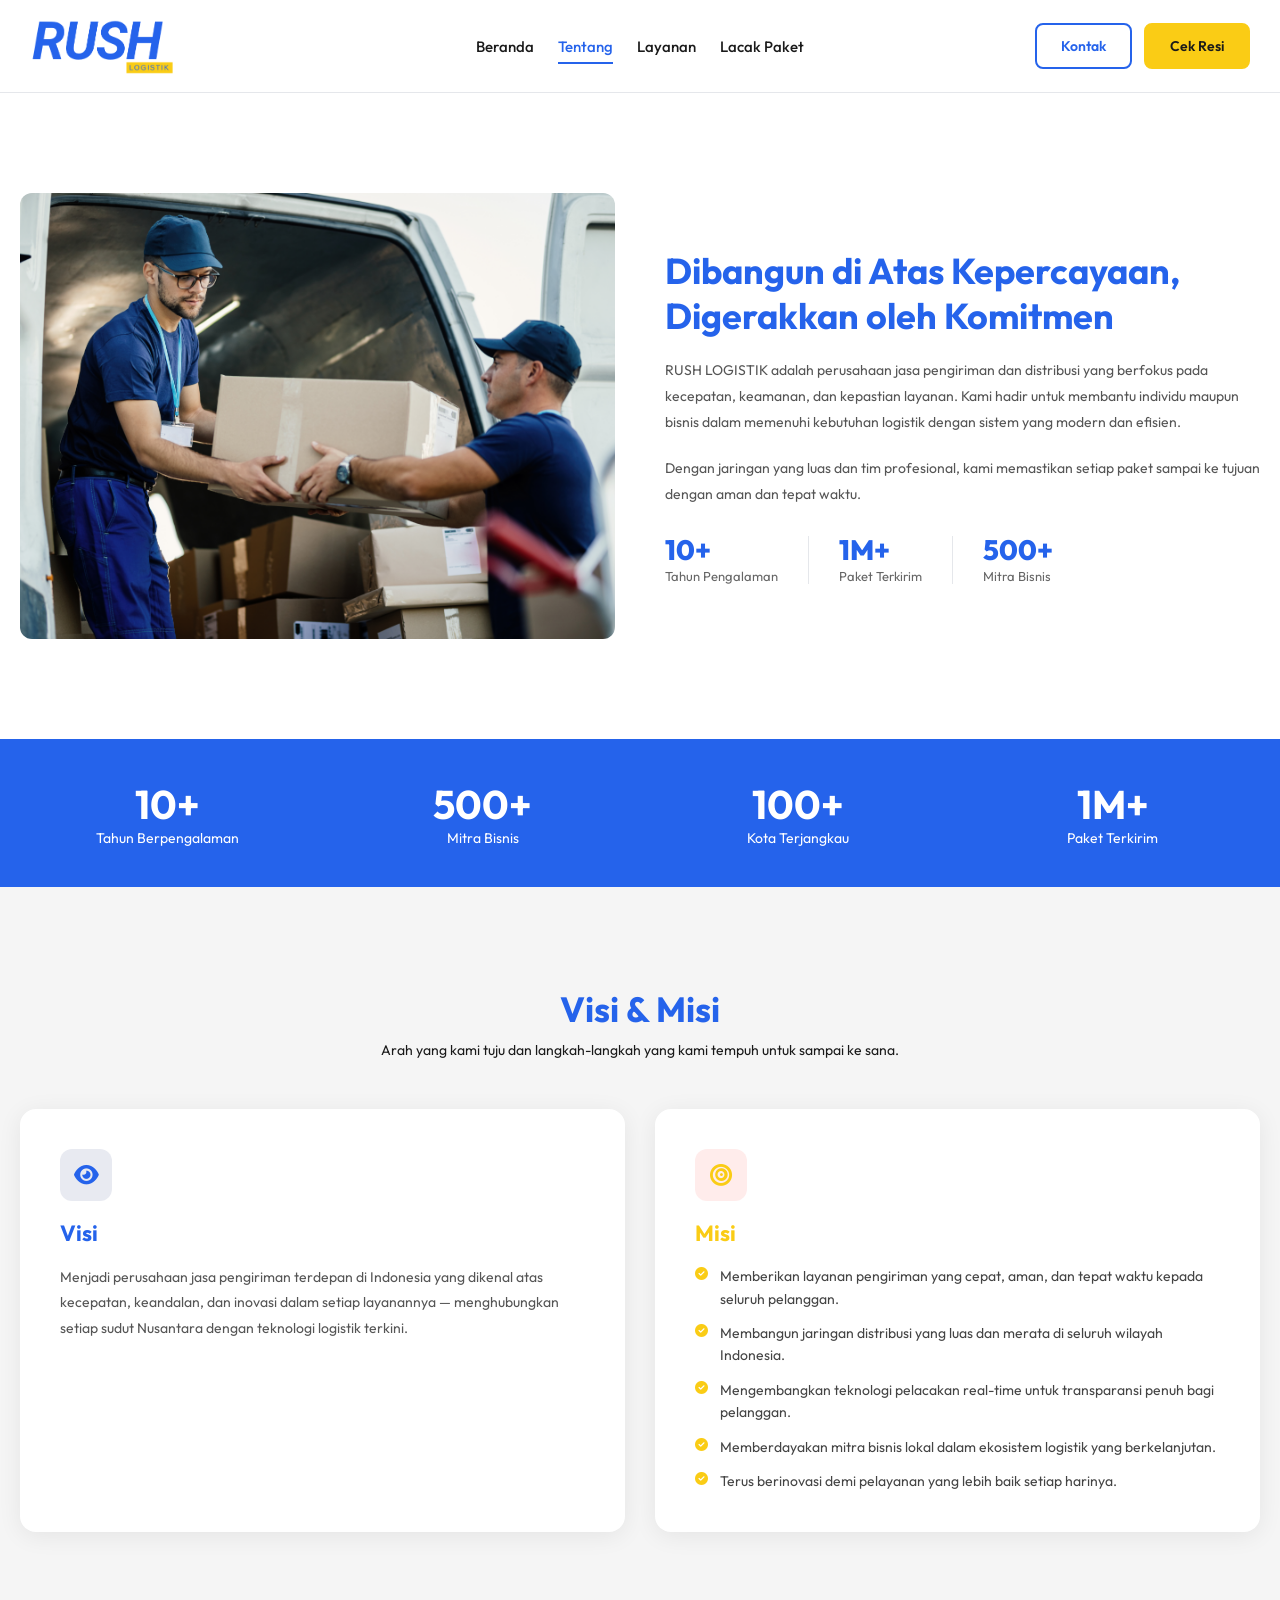
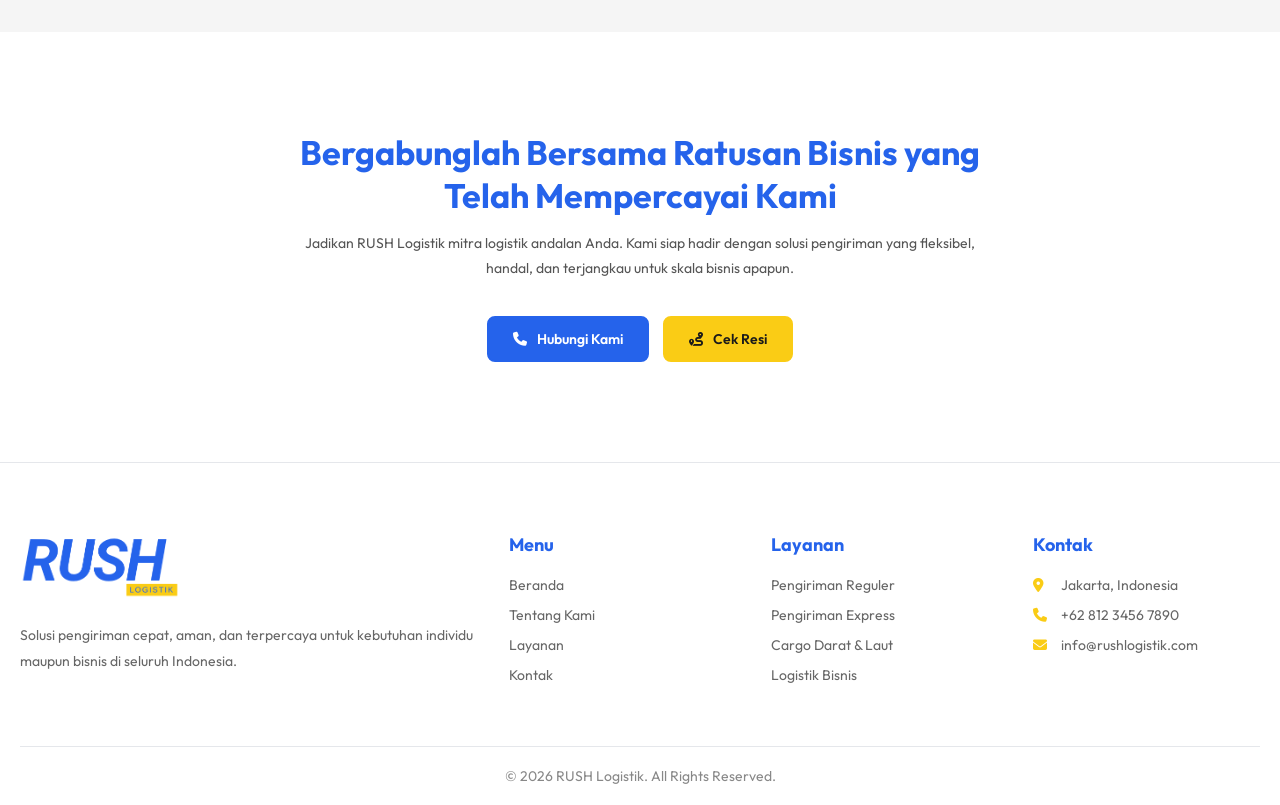
==== commit 8cb7737c: "fix: title fix" ====
--- a/about.html
+++ b/about.html
@@ -4,7 +4,7 @@
 <head>
     <meta charset="UTF-8">
     <meta name="viewport" content="width=device-width, initial-scale=1.0">
-    <title>Tentang Kami — JNP Express</title>
+    <title>Tentang Kami — RUSH Logistik</title>
     <!-- Base styles -->
     <link rel="stylesheet" href="css/style.css">
     <!-- About page specific styles -->
@@ -46,7 +46,7 @@
         <div class="header-inner">
             <div class="logo">
                 <a href="#">
-                    <img src="images/logo.png" alt="JNP Express Logo">
+                    <img src="images/logo.png" alt="RUSH Logistik Logo">
                 </a>
             </div>
 
@@ -88,7 +88,7 @@
     <section class="wrapper-white">
         <div class="about-intro" data-aos="fade-up">
             <div class="left">
-                <img src="images/paket-diantar.jpg" alt="Tim JNP Express" class="img-main">
+                <img src="images/paket-diantar.jpg" alt="Tim RUSH Logistik" class="img-main">
             </div>
             <div class="right">
                 <h2>Dibangun di Atas Kepercayaan, Digerakkan oleh Komitmen</h2>
@@ -200,14 +200,14 @@
         <div class="milestones-section" data-aos="fade-up">
             <div class="section-title">
                 <h2>Perjalanan Kami</h2>
-                <p>Pencapaian yang menjadi tonggak perjalanan JNP Express dari awal hingga hari ini.</p>
+                <p>Pencapaian yang menjadi tonggak perjalanan RUSH Logistik dari awal hingga hari ini.</p>
             </div>
             <div class="timeline">
 
                 <div class="timeline-item">
                     <div class="timeline-content">
                         <span class="year-tag">2014</span>
-                        <h4>JNP Express Didirikan</h4>
+                        <h4>RUSH Logistik Didirikan</h4>
                         <p>Dimulai dengan 5 armada kendaraan dan satu kantor di Jakarta, kami memulai misi menghubungkan
                             Indonesia.</p>
                     </div>
@@ -290,7 +290,7 @@
         <div class="about-cta-section" data-aos="fade-up">
             <div class="text">
                 <h2>Bergabunglah Bersama Ratusan Bisnis yang Telah Mempercayai Kami</h2>
-                <p>Jadikan JNP Express mitra logistik andalan Anda. Kami siap hadir dengan solusi pengiriman
+                <p>Jadikan RUSH Logistik mitra logistik andalan Anda. Kami siap hadir dengan solusi pengiriman
                     yang fleksibel, handal, dan terjangkau untuk skala bisnis apapun.</p>
             </div>
             <div class="buttons">
@@ -308,7 +308,7 @@
     <footer class="footer" id="kontak">
         <div class="footer-content">
             <div class="footer-col">
-                <img src="images/logo.png" alt="JNP Express" class="footer-logo">
+                <img src="images/logo.png" alt="RUSH Logistik" class="footer-logo">
                 <p>Solusi pengiriman cepat, aman, dan terpercaya untuk kebutuhan individu maupun bisnis di seluruh
                     Indonesia.</p>
             </div>
@@ -346,14 +346,14 @@
                     </li>
                     <li>
                         <i class="fas fa-envelope"></i>
-                        info@jnpexpress.com
+                        info@rushlogistik.com
                     </li>
                 </ul>
             </div>
         </div>
 
         <div class="footer-bottom">
-            <p>© 2026 JNP Express. All Rights Reserved.</p>
+            <p>© 2026 RUSH Logistik. All Rights Reserved.</p>
         </div>
     </footer>
 
